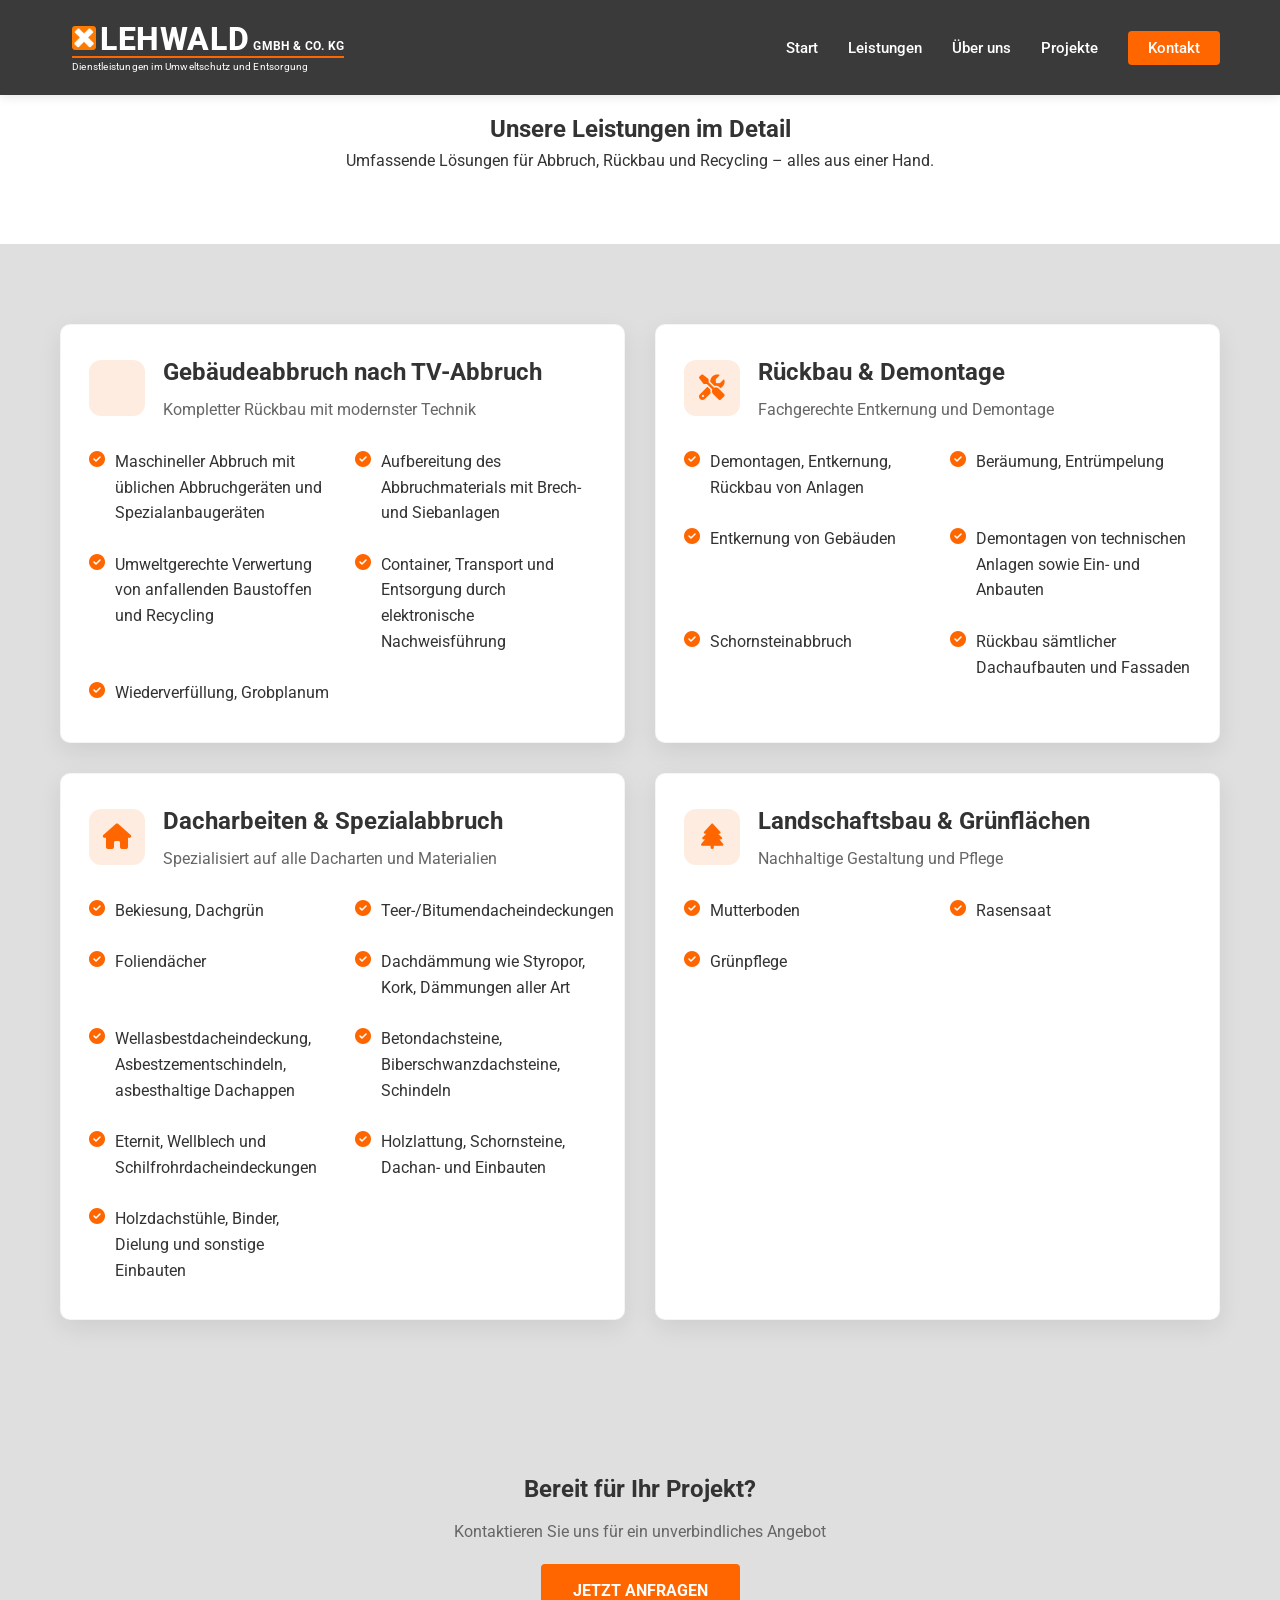
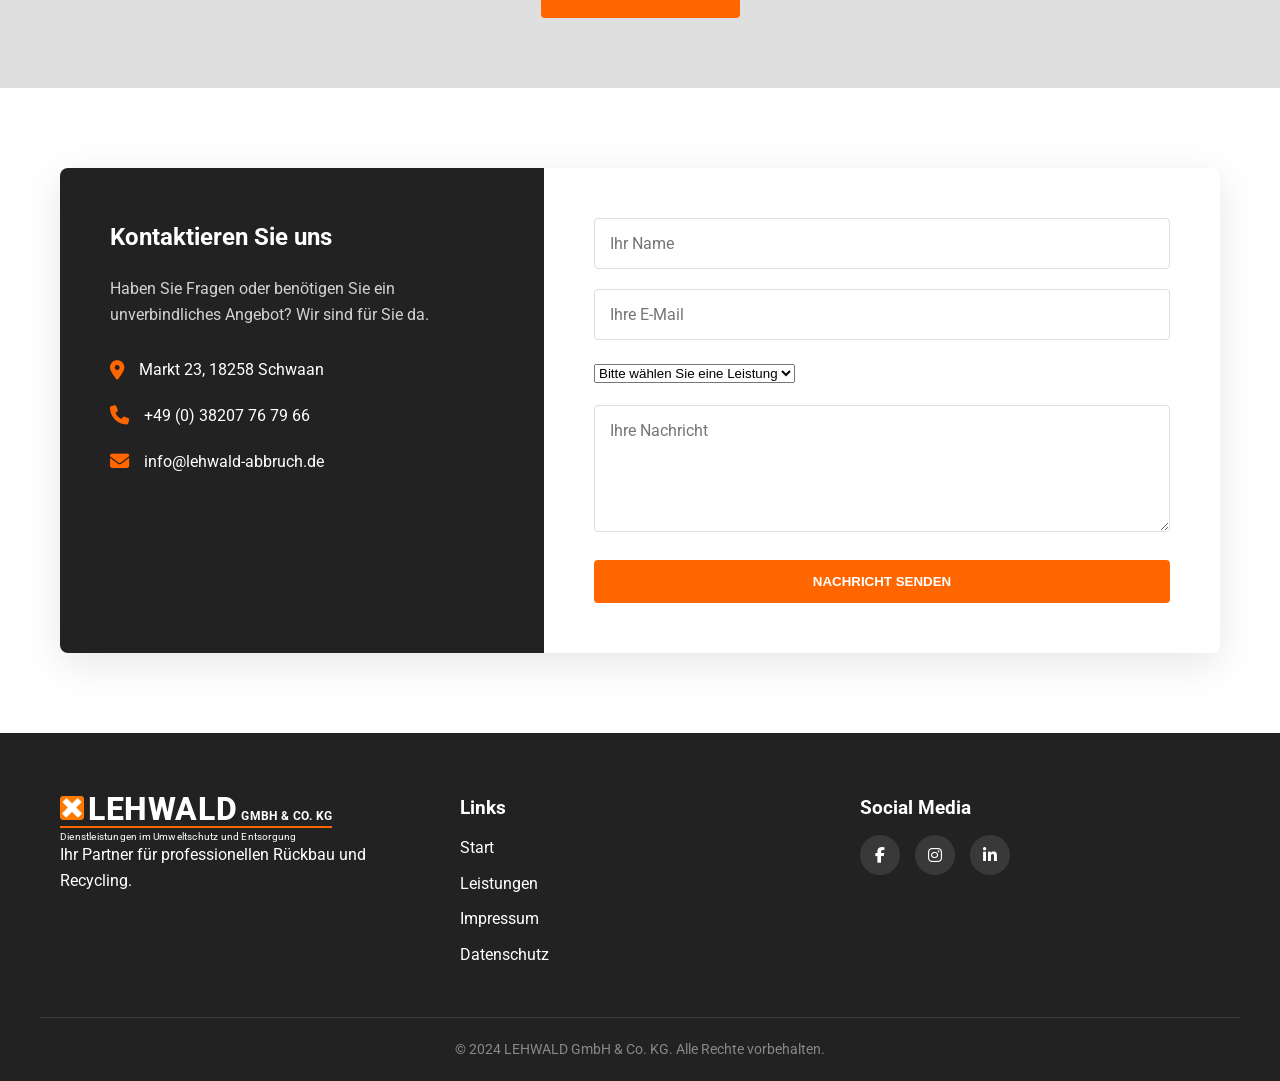
==== html/abbruch.html @ a09293bb "1" ====
<!-- services.html -->
<!DOCTYPE html>
<html lang="de">
<head>
    <meta charset="UTF-8">
    <meta name="viewport" content="width=device-width, initial-scale=1.0">
    <title>Leistungen | LEHWALD GmbH & Co. KG</title>
    
    <!-- CSS-Reihenfolge: Base/Utilities/Buttons/Animations -> Bereiche -> Mobile Overrides -->
    <link rel="stylesheet" href="../style/base.css">
    <link rel="stylesheet" href="../style/utilities.css">
    <link rel="stylesheet" href="../style/buttons.css">
    <link rel="stylesheet" href="../style/animations.css">
    <link rel="stylesheet" href="../style/logo.css">
    <link rel="stylesheet" href="../style/header.css">
    <link rel="stylesheet" href="../style/page-hero.css">
    <link rel="stylesheet" href="../style/services-detail.css">
    <link rel="stylesheet" href="../style/contact.css">
    <link rel="stylesheet" href="../style/footer.css">
    <link rel="stylesheet" href="../style/mobil/header.css">
    <link rel="stylesheet" href="../style/mobil/page-hero.css">
    <link rel="stylesheet" href="../style/mobil/services-detail.css">
    <link rel="stylesheet" href="../style/mobil/contact.css">
    
    <!-- Font -->
    <link rel="preconnect" href="https://fonts.googleapis.com">
    <link rel="preconnect" href="https://fonts.gstatic.com" crossorigin>
    <link href="https://fonts.googleapis.com/css2?family=Roboto:wght@300;400;700;900&display=swap" rel="stylesheet">
    
    <!-- Icons -->
    <link rel="stylesheet" href="https://cdnjs.cloudflare.com/ajax/libs/font-awesome/6.4.0/css/all.min.css">
</head>
<body>

    <!-- Header / Navigation -->
    <header id="main-header">
        <div class="container header-content">
            <div class="logo">
                <a href="../index.html" class="logo-lockup" aria-label="LEHWALD GmbH &amp; Co. KG">
                    <span class="logo-topline">
                        <img class="logo-mark-img" src="../assets/dangerous_neu.png" alt="" aria-hidden="true">
                        <span class="logo-title">LEHWALD</span>
                        <span class="logo-subtitle">GmbH &amp; Co. KG</span>
                    </span>
                    <span class="logo-underline"></span>
                    <span class="logo-tagline">Dienstleistungen im Umweltschutz und Entsorgung</span>
                </a>
            </div>
            <nav class="desktop-nav">
                <ul>
                    <li><a href="../index.html#hero">Start</a></li>
                    <li><a href="#services">Leistungen</a></li>
                    <li><a href="../index.html#about">Über uns</a></li>
                    <li><a href="../index.html#projects">Projekte</a></li>
                    <li><a href="#contact" class="btn-nav">Kontakt</a></li>
                </ul>
            </nav>
            <div class="mobile-toggle" id="mobile-toggle">
                <i class="fas fa-bars"></i>
            </div>
        </div>
        <!-- Mobile Menu -->
        <div class="mobile-nav" id="mobile-nav">
            <ul>
                <li><a href="../index.html#hero">Start</a></li>
                <li><a href="#services">Leistungen</a></li>
                <li><a href="../index.html#about">Über uns</a></li>
                <li><a href="../index.html#projects">Projekte</a></li>
                <li><a href="#contact">Kontakt</a></li>
            </ul>
        </div>
    </header>

    <!-- Page Hero Section -->
    <section class="page-hero-copy-section">
        <div class="container hero-content fade-in">
            <h1>Unsere Leistungen im Detail</h1>
            <p>Umfassende Lösungen für Abbruch, Rückbau und Recycling – alles aus einer Hand.</p>
        </div>
    </section>

    <!-- Services Detail Section -->
    <section id="services" class="section bg-light">
        <div class="container services-cards">
            
            <!-- Category 1: Gebäudeabbruch -->
            <div class="service-category fade-in">
                <div class="category-header">
                    <div class="category-icon-wrapper">
                        <i class="fas fa-building-crash category-icon"></i>
                    </div>
                    <div class="category-title">
                        <h2>Gebäudeabbruch nach TV-Abbruch</h2>
                        <p>Kompletter Rückbau mit modernster Technik</p>
                    </div>
                </div>
                <div class="services-list">
                    <div class="service-item">
                        <i class="fas fa-check-circle"></i>
                        <span>Maschineller Abbruch mit üblichen Abbruchgeräten und Spezialanbaugeräten</span>
                    </div>
                    <div class="service-item">
                        <i class="fas fa-check-circle"></i>
                        <span>Aufbereitung des Abbruchmaterials mit Brech- und Siebanlagen</span>
                    </div>
                    <div class="service-item">
                        <i class="fas fa-check-circle"></i>
                        <span>Umweltgerechte Verwertung von anfallenden Baustoffen und Recycling</span>
                    </div>
                    <div class="service-item">
                        <i class="fas fa-check-circle"></i>
                        <span>Container, Transport und Entsorgung durch elektronische Nachweisführung</span>
                    </div>
                    <div class="service-item">
                        <i class="fas fa-check-circle"></i>
                        <span>Wiederverfüllung, Grobplanum</span>
                    </div>
                </div>
            </div>

            <!-- Category 2: Rückbau & Demontage -->
            <div class="service-category fade-in">
                <div class="category-header">
                    <div class="category-icon-wrapper">
                        <i class="fas fa-tools category-icon"></i>
                    </div>
                    <div class="category-title">
                        <h2>Rückbau & Demontage</h2>
                        <p>Fachgerechte Entkernung und Demontage</p>
                    </div>
                </div>
                <div class="services-list">
                    <div class="service-item">
                        <i class="fas fa-check-circle"></i>
                        <span>Demontagen, Entkernung, Rückbau von Anlagen</span>
                    </div>
                    <div class="service-item">
                        <i class="fas fa-check-circle"></i>
                        <span>Beräumung, Entrümpelung</span>
                    </div>
                    <div class="service-item">
                        <i class="fas fa-check-circle"></i>
                        <span>Entkernung von Gebäuden</span>
                    </div>
                    <div class="service-item">
                        <i class="fas fa-check-circle"></i>
                        <span>Demontagen von technischen Anlagen sowie Ein- und Anbauten</span>
                    </div>
                    <div class="service-item">
                        <i class="fas fa-check-circle"></i>
                        <span>Schornsteinabbruch</span>
                    </div>
                    <div class="service-item">
                        <i class="fas fa-check-circle"></i>
                        <span>Rückbau sämtlicher Dachaufbauten und Fassaden</span>
                    </div>
                </div>
            </div>

            <!-- Category 3: Dacharbeiten -->
            <div class="service-category fade-in">
                <div class="category-header">
                    <div class="category-icon-wrapper">
                        <i class="fas fa-home category-icon"></i>
                    </div>
                    <div class="category-title">
                        <h2>Dacharbeiten & Spezialabbruch</h2>
                        <p>Spezialisiert auf alle Dacharten und Materialien</p>
                    </div>
                </div>
                <div class="services-list">
                    <div class="service-item">
                        <i class="fas fa-check-circle"></i>
                        <span>Bekiesung, Dachgrün</span>
                    </div>
                    <div class="service-item">
                        <i class="fas fa-check-circle"></i>
                        <span>Teer-/Bitumendacheindeckungen</span>
                    </div>
                    <div class="service-item">
                        <i class="fas fa-check-circle"></i>
                        <span>Foliendächer</span>
                    </div>
                    <div class="service-item">
                        <i class="fas fa-check-circle"></i>
                        <span>Dachdämmung wie Styropor, Kork, Dämmungen aller Art</span>
                    </div>
                    <div class="service-item">
                        <i class="fas fa-check-circle"></i>
                        <span>Wellasbestdacheindeckung, Asbestzementschindeln, asbesthaltige Dachappen</span>
                    </div>
                    <div class="service-item">
                        <i class="fas fa-check-circle"></i>
                        <span>Betondachsteine, Biberschwanzdachsteine, Schindeln</span>
                    </div>
                    <div class="service-item">
                        <i class="fas fa-check-circle"></i>
                        <span>Eternit, Wellblech und Schilfrohrdacheindeckungen</span>
                    </div>
                    <div class="service-item">
                        <i class="fas fa-check-circle"></i>
                        <span>Holzlattung, Schornsteine, Dachan- und Einbauten</span>
                    </div>
                    <div class="service-item">
                        <i class="fas fa-check-circle"></i>
                        <span>Holzdachstühle, Binder, Dielung und sonstige Einbauten</span>
                    </div>
                </div>
            </div>

            <!-- Category 4: Landschaftsbau -->
            <div class="service-category fade-in">
                <div class="category-header">
                    <div class="category-icon-wrapper">
                        <i class="fas fa-tree category-icon"></i>
                    </div>
                    <div class="category-title">
                        <h2>Landschaftsbau & Grünflächen</h2>
                        <p>Nachhaltige Gestaltung und Pflege</p>
                    </div>
                </div>
                <div class="services-list">
                    <div class="service-item">
                        <i class="fas fa-check-circle"></i>
                        <span>Mutterboden</span>
                    </div>
                    <div class="service-item">
                        <i class="fas fa-check-circle"></i>
                        <span>Rasensaat</span>
                    </div>
                    <div class="service-item">
                        <i class="fas fa-check-circle"></i>
                        <span>Grünpflege</span>
                    </div>
                </div>
            </div>

        </div>
    </section>

    <!-- CTA Section -->
    <section class="cta-section">
        <div class="container">
            <div class="cta-content fade-in">
                <h2>Bereit für Ihr Projekt?</h2>
                <p>Kontaktieren Sie uns für ein unverbindliches Angebot</p>
                <a href="#contact" class="btn btn-primary">Jetzt anfragen</a>
            </div>
        </div>
    </section>

    <!-- Contact Section -->
    <section id="contact" class="section contact-section">
        <div class="container">
            <div class="contact-wrapper fade-in">
                <div class="contact-info">
                    <h2>Kontaktieren Sie uns</h2>
                    <p>Haben Sie Fragen oder benötigen Sie ein unverbindliches Angebot? Wir sind für Sie da.</p>
                    <div class="info-item">
                        <i class="fas fa-map-marker-alt"></i>
                        <span>Markt 23, 18258 Schwaan</span>
                    </div>
                    <div class="info-item">
                        <i class="fas fa-phone"></i>
                        <span>+49 (0) 38207 76 79 66</span>
                    </div>
                    <div class="info-item">
                        <i class="fas fa-envelope"></i>
                        <span>info@lehwald-abbruch.de</span>
                    </div>
                </div>
                <form class="contact-form">
                    <div class="form-group">
                        <input type="text" placeholder="Ihr Name" required>
                    </div>
                    <div class="form-group">
                        <input type="email" placeholder="Ihre E-Mail" required>
                    </div>
                    <div class="form-group">
                        <select>
                            <option value="">Bitte wählen Sie eine Leistung</option>
                            <option value="gebaeudeabbruch">Gebäudeabbruch</option>
                            <option value="rueckbau">Rückbau & Demontage</option>
                            <option value="dacharbeiten">Dacharbeiten</option>
                            <option value="landschaftsbau">Landschaftsbau</option>
                            <option value="asbest">Asbest & Gefahrenstoffe</option>
                            <option value="sonstiges">Sonstiges</option>
                        </select>
                    </div>
                    <div class="form-group">
                        <textarea rows="5" placeholder="Ihre Nachricht" required></textarea>
                    </div>
                    <button type="submit" class="btn btn-primary full-width">Nachricht senden</button>
                </form>
            </div>
        </div>
    </section>

    <!-- Footer -->
    <footer>
        <div class="container footer-content">
            <div class="footer-col">
                <a href="#" class="logo-lockup logo-lockup--footer" aria-label="LEHWALD GmbH &amp; Co. KG">
                    <span class="logo-topline">
                        <img class="logo-mark-img" src="../assets/dangerous_neu.png" alt="Logo" aria-hidden="true">
                        <span class="logo-title">LEHWALD</span>
                        <span class="logo-subtitle">GmbH &amp; Co. KG</span>
                    </span>
                    <span class="logo-underline"></span>
                    <span class="logo-tagline">Dienstleistungen im Umweltschutz und Entsorgung</span>
                </a>
                <br>
                <p>Ihr Partner für professionellen Rückbau und Recycling.</p>
            </div>
            <div class="footer-col">
                <h4>Links</h4>
                <ul>
                    <li><a href="../index.html#hero">Start</a></li>
                    <li><a href="#services">Leistungen</a></li>
                    <li><a href="#impressum">Impressum</a></li>
                    <li><a href="#datenschutz">Datenschutz</a></li>
                </ul>
            </div>
            <div class="footer-col">
                <h4>Social Media</h4>
                <div class="social-icons">
                    <a href="#"><i class="fab fa-facebook-f"></i></a>
                    <a href="#"><i class="fab fa-instagram"></i></a>
                    <a href="#"><i class="fab fa-linkedin-in"></i></a>
                </div>
            </div>
        </div>
        <div class="footer-bottom">
            <p>&copy; 2024 LEHWALD GmbH & Co. KG. Alle Rechte vorbehalten.</p>
        </div>
    </footer>

    <script src="../scripts/scripts.js"></script>
</body>
</html>
---- style/base.css ----
:root {
    --primary-color: #ff6600; /* Safety Orange */
    --primary-dark: #e65c00;
    --text-dark: #333333;
    --text-light: #666666;
    --text-lighter: #ffffff;
    --bg-white: #ffffff;
    --bg-light: #dfdfdf;
    --bg-dark: #222222;
    --transition: all 0.3s ease;
}

* {
    margin: 0;
    padding: 0;
    box-sizing: border-box;
}

html {
    scroll-behavior: smooth;
}

body {
    font-family: 'Roboto', sans-serif;
    color: var(--text-dark);
    line-height: 1.6;
    background-color: var(--bg-white);
    overflow-x: hidden;
}
---- style/utilities.css ----
/* Utilities */
.container {
    max-width: 1200px;
    margin: 0 auto;
    padding: 0 20px;
}

.highlight {
    color: var(--primary-color);
}

.section {
    padding: 80px 0;
}

.bg-light {
    background-color: var(--bg-light);
}

.section-header {
    text-align: center;
    margin-bottom: 60px;
}

.section-header h2 {
    font-size: 2.5rem;
    font-weight: 700;
    margin-bottom: 15px;
    text-transform: uppercase;
}

.divider {
    width: 80px;
    height: 4px;
    background-color: var(--primary-color);
    margin: 0 auto 20px;
}

.divider.left {
    margin: 0 0 20px 0;
}

.full-width {
    width: 100%;
}
---- style/buttons.css ----
/* Buttons */
.btn {
    display: inline-block;
    padding: 12px 30px;
    font-weight: 700;
    text-transform: uppercase;
    text-decoration: none;
    border-radius: 4px;
    transition: var(--transition);
    cursor: pointer;
    border: 2px solid transparent;
}

.btn-primary {
    background-color: var(--primary-color);
    color: white;
}

.btn-primary:hover {
    background-color: var(--primary-dark);
    transform: translateY(-2px);
}

.btn-outline {
    background-color: transparent;
    border-color: white;
    color: white;
}

.btn-outline:hover {
    background-color: white;
    color: var(--text-dark);
}

.btn-nav {
    background-color: var(--primary-color);
    color: white !important;
    padding: 8px 20px;
    border-radius: 4px;
}

.btn-nav:hover {
    background-color: var(--primary-dark);
}
---- style/animations.css ----
/* Animations */
.fade-in {
    opacity: 0;
    transform: translateY(30px);
    transition: opacity 0.6s ease-out, transform 0.6s ease-out;
}

.fade-in.visible {
    opacity: 1;
    transform: translateY(0);
}
---- style/logo.css ----
/* Logo */
.logo {
    display: flex;
    align-items: center;
}

.logo-lockup {
    display: inline-flex;
    flex-direction: column;
    align-items: flex-start;
    gap: 1px;
    padding: 8px 12px;
    background-color: #3a3a3a;
    border-radius: 4px;
    text-decoration: none;
    color: white;
    transition: color 0.3s ease, background-color 0.3s ease, box-shadow 0.3s ease, transform 0.3s ease;
}

.logo-lockup:hover {
    color: var(--primary-color);
    transform: translateY(-1px);
}

.logo-topline {
    display: inline-flex;
    align-items: baseline;
    gap: 4px;
    line-height: 1;
    padding-bottom: 2px;
}

.logo-mark-img {
    width: 24px;
    height: 24px;
    display: block;
    object-fit: contain;
    border-radius: 3px;
}

.logo-title {
    font-size: 2rem;
    font-weight: 800;
    letter-spacing: 0.6px;
    text-transform: uppercase;
}

.logo-highlight {
    color: white;
}

.logo-subtitle {
    font-size: 0.75rem;
    font-weight: 700;
    letter-spacing: 0.4px;
    text-transform: uppercase;
}

.logo-underline {
    width: 100%;
    height: 2px;
    background-color: var(--primary-color);
    margin: -2px 0 2px 0;
}

.logo-tagline {
    font-size: 0.62rem;
    font-weight: 400;
    letter-spacing: 0.2px;
    opacity: 1;
    line-height: 1.15;
}

.logo-lockup--footer {
    background-color: transparent;
    padding: 0;
    border-radius: 0;
}
---- style/header.css ----
/* Header */
header {
    position: fixed;
    top: 0;
    left: 0;
    width: 100%;
    background-color: #3a3a3a;
    box-shadow: 0 2px 10px rgba(0,0,0,0.1);
    z-index: 1000;
    padding: 15px 0;
    transition: var(--transition);
}

.header-content {
    display: flex;
    justify-content: space-between;
    align-items: center;
}

.desktop-nav ul {
    display: flex;
    list-style: none;
    align-items: center;
    gap: 30px;
}

.desktop-nav a {
    text-decoration: none;
    color: var(--text-lighter);
    font-weight: 500;
    font-size: 0.95rem;
    transition: var(--transition);
}

.desktop-nav a:hover {
    color: var(--primary-color);
}

.mobile-toggle {
    display: none;
    font-size: 1.5rem;
    cursor: pointer;
    color: var(--text-dark);
}

.mobile-nav {
    position: absolute;
    top: 100%;
    left: 0;
    width: 100%;
    background-color: white;
    padding: 20px;
    box-shadow: 0 5px 10px rgba(0,0,0,0.1);
    transform: translateY(-150%);
    transition: var(--transition);
    z-index: 999;
}

.mobile-nav.active {
    transform: translateY(0);
}

.mobile-nav ul {
    list-style: none;
    text-align: center;
}

.mobile-nav li {
    margin: 15px 0;
}

.mobile-nav a {
    text-decoration: none;
    color: var(--text-dark);
    font-size: 1.1rem;
    font-weight: 500;
}
---- style/page-hero.css ----
/* Page Hero (Services) */
.page-hero-section {
    height: 40vh;
    min-height: 280px;
    position: relative;
    background-image: url('../assets/dangerous.png');
    background-size: cover;
    background-position: center;
}

.page-hero-overlay {
    position: absolute;
    inset: 0;
    background: linear-gradient(rgba(0,0,0,0.55), rgba(0,0,0,0.35));
}

.page-hero-copy-section {
    padding: 110px 0 70px 0;
    text-align: center;
    background-color: var(--bg-white);
    color: var(--text-dark);
}
---- style/services-detail.css ----
/* Services Detail */
 .services-cards {
    display: grid;
    grid-template-columns: repeat(2, minmax(0, 1fr));
    gap: 30px;
}

.service-category {
    background: white;
    border-radius: 10px;
    padding: 28px;
    box-shadow: 0 8px 24px rgba(0,0,0,0.08);
    border: 1px solid rgba(0,0,0,0.04);
}

.category-header {
    display: flex;
    align-items: center;
    gap: 18px;
    margin-bottom: 18px;
}

.category-icon-wrapper {
    width: 56px;
    height: 56px;
    border-radius: 12px;
    background: rgba(255, 102, 0, 0.12);
    display: flex;
    align-items: center;
    justify-content: center;
}

.category-icon {
    font-size: 1.6rem;
    color: var(--primary-color);
}

.category-title h2 {
    font-size: 1.5rem;
    margin-bottom: 6px;
}

.category-title p {
    color: var(--text-light);
}

.services-list {
    display: grid;
    grid-template-columns: repeat(2, minmax(0, 1fr));
    gap: 10px 24px;
}

.service-item {
    display: flex;
    align-items: flex-start;
    gap: 10px;
    padding: 8px 0;
    color: var(--text-dark);
}

.service-item i {
    color: var(--primary-color);
    margin-top: 2px;
}

.cta-section {
    padding: 70px 0;
    text-align: center;
    background-color: var(--bg-light);
}

.cta-content h2 {
    margin-bottom: 10px;
}

.cta-content p {
    margin-bottom: 20px;
    color: var(--text-light);
}
---- style/contact.css ----
/* Contact */
.contact-wrapper {
    display: flex;
    background: white;
    box-shadow: 0 10px 40px rgba(0,0,0,0.1);
    border-radius: 8px;
    overflow: hidden;
}

.contact-info {
    flex: 1;
    background-color: var(--bg-dark);
    color: white;
    padding: 50px;
}

.contact-info h2 {
    margin-bottom: 20px;
}

.contact-info p {
    margin-bottom: 30px;
    opacity: 0.8;
}

.info-item {
    display: flex;
    align-items: center;
    gap: 15px;
    margin-bottom: 20px;
}

.info-item i {
    color: var(--primary-color);
    font-size: 1.2rem;
}

.contact-form {
    flex: 1.5;
    padding: 50px;
}

.form-group {
    margin-bottom: 20px;
}

.form-group input,
.form-group textarea {
    width: 100%;
    padding: 15px;
    border: 1px solid #ddd;
    border-radius: 4px;
    font-family: inherit;
    font-size: 1rem;
    transition: var(--transition);
}

.form-group input:focus,
.form-group textarea:focus {
    outline: none;
    border-color: var(--primary-color);
}
---- style/footer.css ----
/* Footer */
footer {
    background-color: var(--bg-dark);
    color: white;
    padding-top: 60px;
}

.footer-content {
    display: grid;
    grid-template-columns: repeat(auto-fit, minmax(200px, 1fr));
    gap: 40px;
    padding-bottom: 40px;
    border-bottom: 1px solid rgba(255,255,255,0.1);
}

.footer-col h4 {
    margin-bottom: 0.7rem;
    font-size: 1.2rem;
}

.footer-col ul {
    list-style: none;
}

.footer-col ul li {
    margin-bottom: 10px;
}

.footer-col a {
    color: #ffffff;
    text-decoration: none;
    transition: var(--transition);
}

.footer-col a:hover {
    color: var(--primary-color);
}

.social-icons {
    display: flex;
    gap: 15px;
}

.social-icons a {
    display: flex;
    align-items: center;
    justify-content: center;
    width: 40px;
    height: 40px;
    background-color: rgba(255,255,255,0.1);
    border-radius: 50%;
    transition: var(--transition);
}

.social-icons a:hover {
    background-color: var(--primary-color);
    color: white;
}

.footer-bottom {
    text-align: center;
    padding: 20px 0;
    font-size: 0.9rem;
    color: #888;
}
---- style/mobil/header.css ----
@media (max-width: 768px) {
    .desktop-nav {
        display: none;
    }

    .mobile-toggle {
        display: block;
    }
}
---- style/mobil/page-hero.css ----
@media (max-width: 768px) {
    .page-hero-section {
        height: 28vh;
        min-height: 200px;
    }

    .page-hero-copy-section {
        padding: 90px 0 60px 0;
    }
}
---- style/mobil/services-detail.css ----
@media (max-width: 900px) {
    .services-cards {
        grid-template-columns: 1fr;
    }

    .services-list {
        grid-template-columns: 1fr;
    }
}

@media (max-width: 600px) {
    .service-category {
        padding: 22px;
    }

    .category-header {
        flex-direction: column;
        align-items: flex-start;
        gap: 12px;
    }
}
---- style/mobil/contact.css ----
@media (max-width: 768px) {
    .contact-wrapper {
        flex-direction: column;
    }

    .contact-info, .contact-form {
        padding: 30px;
    }
}
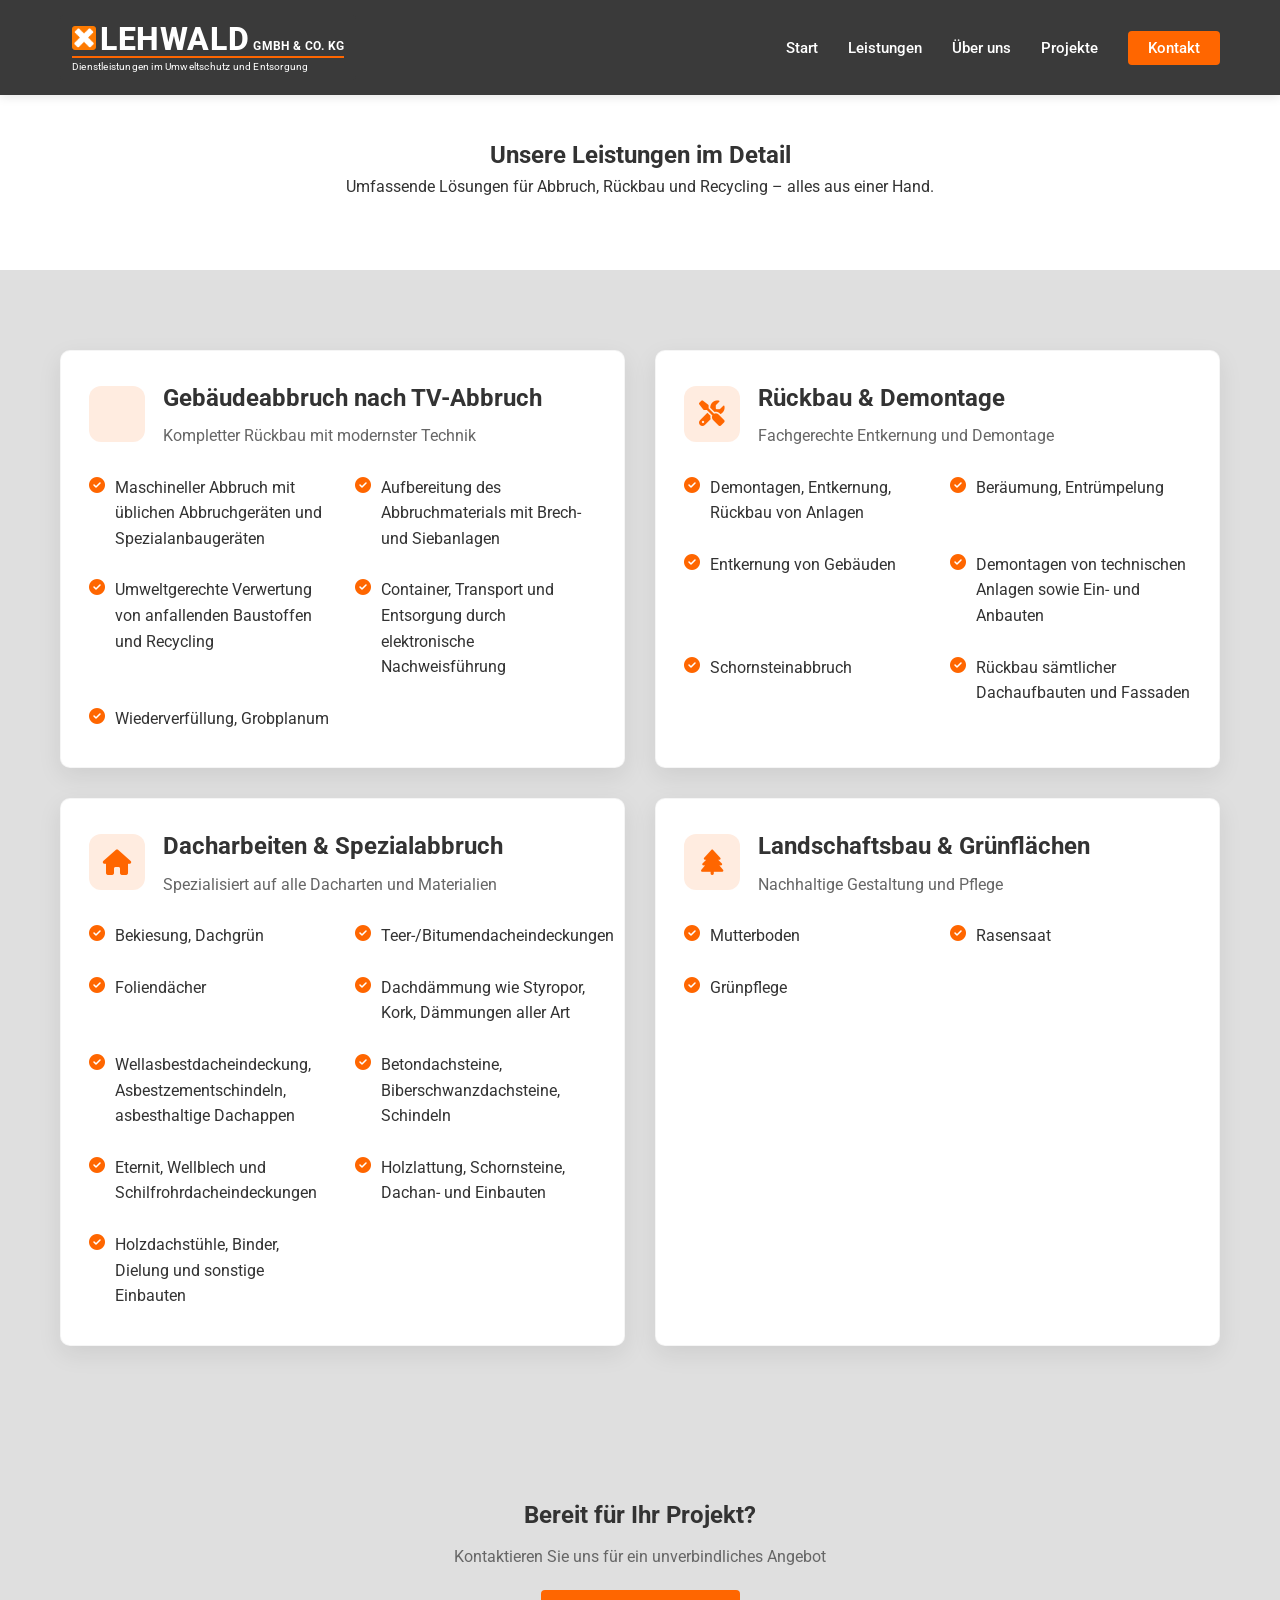
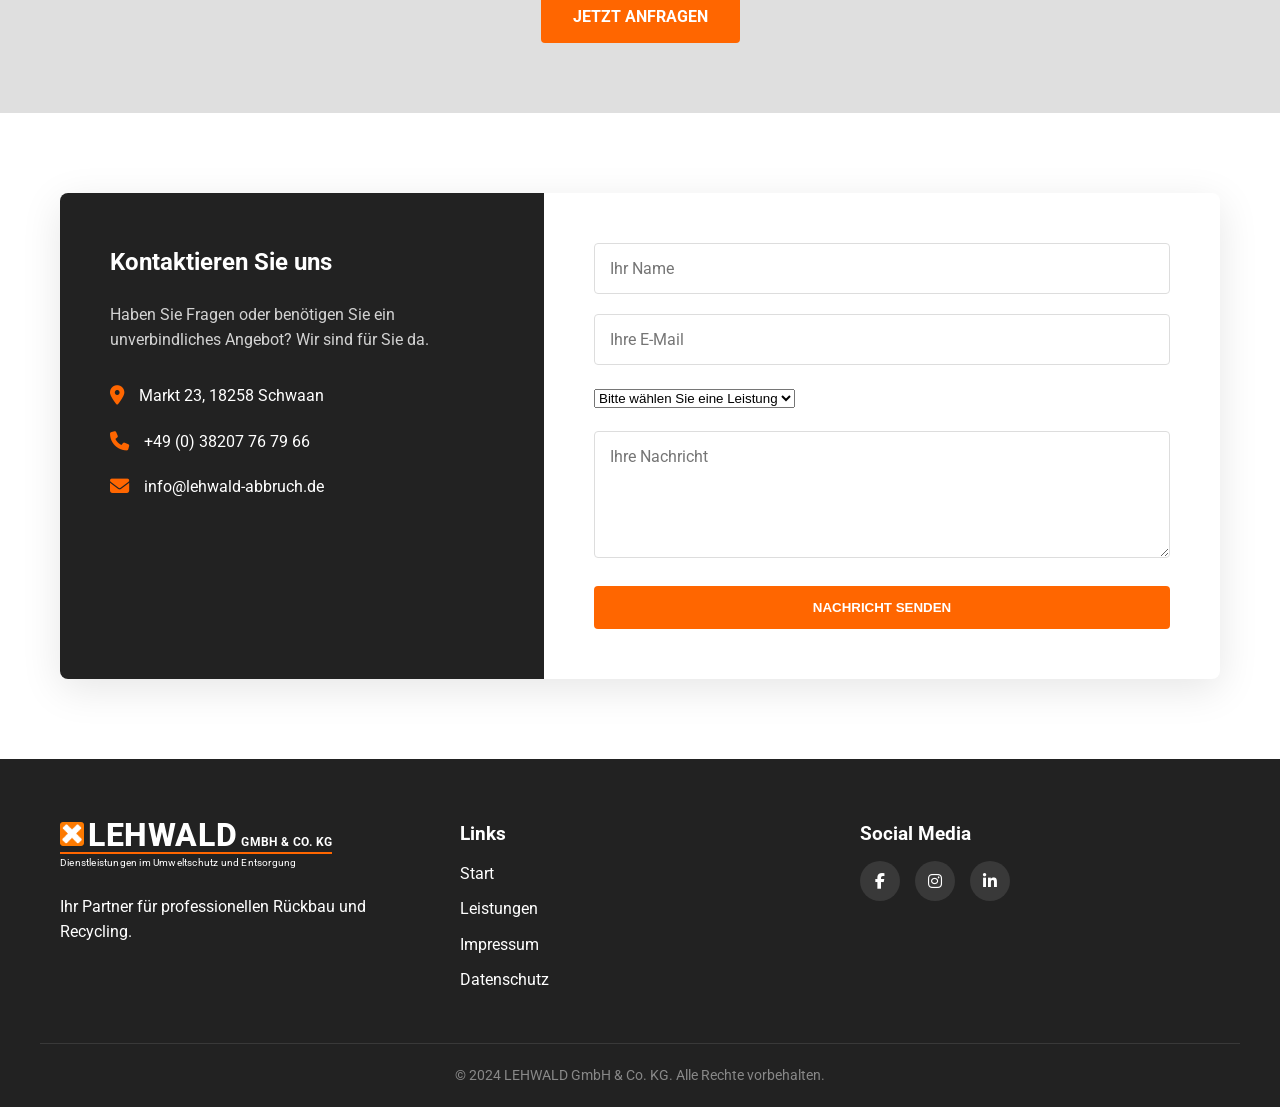
==== commit a88e1925: "html mit inhalt gefüllt, Css mini anpassung am burger menü." ====
--- a/html/abbruch.html
+++ b/html/abbruch.html
@@ -74,6 +74,7 @@
     <!-- Page Hero Section -->
     <section class="page-hero-copy-section">
         <div class="container hero-content fade-in">
+            <br>
             <h1>Unsere Leistungen im Detail</h1>
             <p>Umfassende Lösungen für Abbruch, Rückbau und Recycling – alles aus einer Hand.</p>
         </div>
@@ -309,7 +310,7 @@
                     <span class="logo-underline"></span>
                     <span class="logo-tagline">Dienstleistungen im Umweltschutz und Entsorgung</span>
                 </a>
-                <br>
+                <br> </br>
                 <p>Ihr Partner für professionellen Rückbau und Recycling.</p>
             </div>
             <div class="footer-col">
--- a/style/mobil/header.css
+++ b/style/mobil/header.css
@@ -1,9 +1,10 @@
-@media (max-width: 768px) {
+@media (max-width: 1100px) {
     .desktop-nav {
         display: none;
     }
 
     .mobile-toggle {
         display: block;
+        color: var(--text-lighter);
     }
 }
